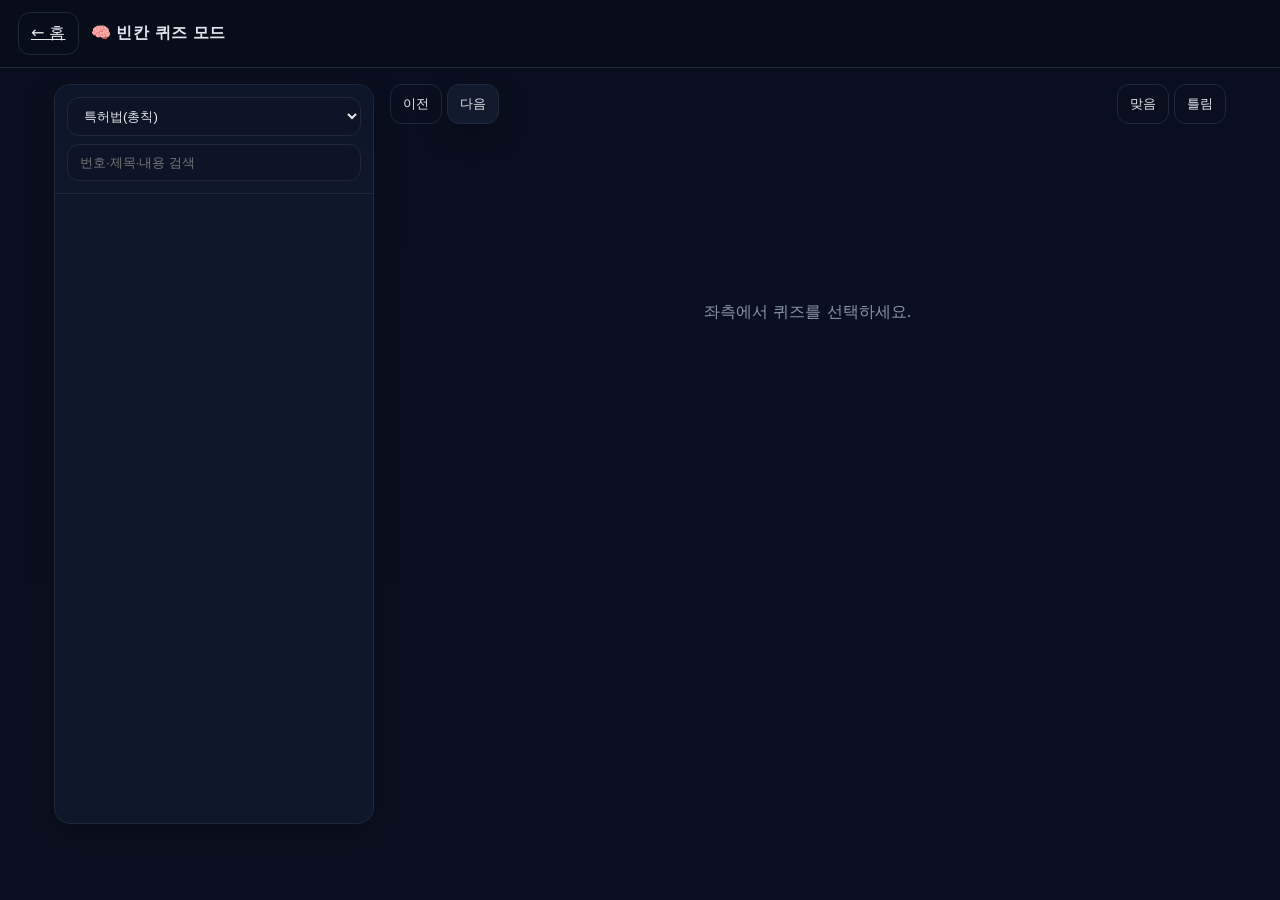
==== quiz.html @ bbbfde91 "Add files via upload" ====
<!doctype html>
<html lang="ko">
<head>
  <meta charset="utf-8">
  <meta name="viewport" content="width=device-width, initial-scale=1">
  <title>빈칸 퀴즈 모드</title>
  <link rel="stylesheet" href="./styles.css?v=1">
</head>
<body>
  <header class="topbar">
    <a href="./index.html" class="btn ghost">← 홈</a>
    <div class="brand">🧠 빈칸 퀴즈 모드</div>
  </header>

  <main class="wrap screen">
    <aside class="sidebar">
      <div class="side-header">
        <select id="lawSelectQuiz" class="input">
          <option value="patent" selected>특허법(총칙)</option>
        </select>
        <input id="searchQuiz" class="input" placeholder="번호·제목·내용 검색">
      </div>
      <div id="tocQuiz" class="toc"></div>
    </aside>

    <section class="content">
      <div class="content-header">
        <div class="row gap">
          <button id="prevQuiz" class="btn ghost">이전</button>
          <button id="nextQuiz" class="btn">다음</button>
        </div>
        <div class="row gap">
          <button id="markCorrect" class="btn ghost">맞음</button>
          <button id="markWrong" class="btn ghost">틀림</button>
          <span id="stats" class="muted"></span>
        </div>
      </div>
      <article id="viewerQuiz" class="viewer" hidden>
        <h1 id="titleQuiz">제0조 제목</h1>
        <div id="bodyQuiz" class="body"></div>
      </article>
      <div id="emptyQuiz" class="empty">좌측에서 퀴즈를 선택하세요.</div>
    </section>
  </main>

  <script src="./common.js?v=1"></script>
  <script src="./quiz.js?v=1"></script>
</body>
</html>
---- styles.css ----
:root{
  --bg:#0b1020; --card:#0f172a; --line:#1e293b; --fg:#e5e7eb; --muted:#94a3b8;
  --accent:#60a5fa; --ok:#22c55e; --warn:#f59e0b; --shadow:0 10px 30px rgba(0,0,0,.25);
}
*{box-sizing:border-box}
html,body{height:100%}
body{margin:0;background:linear-gradient(180deg,#0a0f1f 0%, #0b1020 100%);color:var(--fg);font-family:system-ui,-apple-system,Segoe UI,Roboto,Noto Sans KR,sans-serif;-webkit-font-smoothing:antialiased}
.topbar{position:sticky;top:0;z-index:10;display:flex;align-items:center;gap:12px;padding:12px 18px;border-bottom:1px solid var(--line);backdrop-filter:blur(8px);background:rgba(8,12,24,.6)}
.brand{font-weight:800;letter-spacing:.2px}
.btn{background:#121a2d;border:1px solid var(--line);color:var(--fg);padding:10px 12px;border-radius:12px;cursor:pointer;box-shadow:var(--shadow)}
.btn.ghost{background:transparent;box-shadow:none}
.input{background:#0c1426;border:1px solid var(--line);color:var(--fg);padding:10px 12px;border-radius:12px}
.wrap{max-width:1200px;margin:16px auto;padding:0 14px}
.screen{display:grid;grid-template-columns:320px 1fr;gap:16px}
.home{max-width:640px;margin:10vh auto;padding:0 14px;text-align:center}
.grid2{display:grid;grid-template-columns:repeat(2,minmax(240px,1fr));gap:16px;margin-top:20px}
.card{display:grid;place-items:center;background:var(--card);border:1px solid var(--line);border-radius:16px;padding:24px;box-shadow:var(--shadow);text-decoration:none;color:var(--fg)}
.card.big{font-size:20px}
.sidebar{background:var(--card);border:1px solid var(--line);border-radius:16px;overflow:hidden;box-shadow:var(--shadow);height:calc(100vh - 160px);position:sticky;top:88px;display:flex;flex-direction:column}
.side-header{padding:12px;display:grid;gap:8px;border-bottom:1px solid var(--line);background:linear-gradient(180deg,#0d1529 0,#0f172a 100%)}
.toc{padding:6px;overflow:auto}
.toc-item{display:flex;align-items:center;justify-content:space-between;gap:8px;padding:10px;border-radius:12px;border:1px solid transparent;cursor:pointer}
.toc-item:hover{background:#0c1426;border-color:#132036}
.content{min-height:60vh}
.content-header{display:flex;align-items:center;justify-content:space-between;margin-bottom:8px}
.content .empty{display:grid;place-items:center;height:40vh;color:var(--muted);opacity:.9}
.viewer{background:var(--card);border:1px solid var(--line);border-radius:16px;box-shadow:var(--shadow);padding:18px}
.body{line-height:1.8;font-size:16px;color:#e2e8f0}
/* Remove highlight visuals completely */
.hl, .hl-blue, .hl-green, .hl-yellow, .hl-red { background: transparent !important; box-shadow: none !important; padding: 0 !important; }
.body b{background:rgba(96,165,250,.18);padding:0 2px;border-radius:6px}
.note-area{margin-top:14px;border-top:1px dashed var(--line);padding-top:12px}
.textarea{width:100%;min-height:110px;background:#0c1426;border:1px solid var(--line);color:var(--fg);border-radius:12px;padding:10px}
.note-row{display:flex;align-items:center;gap:8px;margin-top:8px}
.muted{color:var(--muted)}
@media (max-width:980px){.screen{grid-template-columns:1fr} .sidebar{position:static;height:auto} .grid2{grid-template-columns:1fr}}
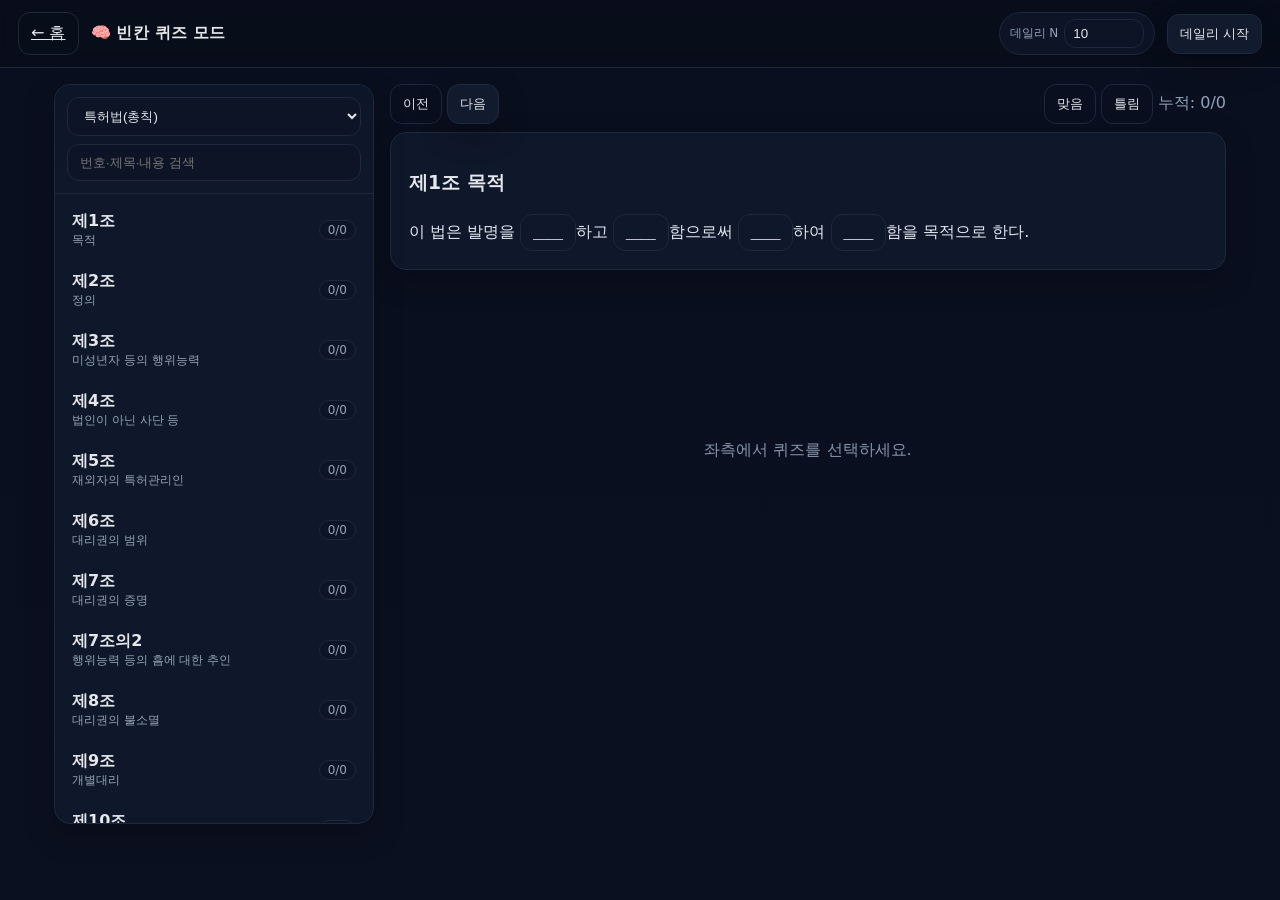
==== commit edd330a2: "Add files via upload" ====
--- a/quiz.html
+++ b/quiz.html
@@ -4,12 +4,17 @@
   <meta charset="utf-8">
   <meta name="viewport" content="width=device-width, initial-scale=1">
   <title>빈칸 퀴즈 모드</title>
-  <link rel="stylesheet" href="./styles.css?v=1">
+  <link rel="stylesheet" href="./styles.css?v=2">
 </head>
 <body>
   <header class="topbar">
     <a href="./index.html" class="btn ghost">← 홈</a>
     <div class="brand">🧠 빈칸 퀴즈 모드</div>
+    <div class="spacer"></div>
+    <label class="chip">데일리 N
+      <input type="number" id="dailyN" class="input input-compact" min="1" value="10" style="width:80px">
+    </label>
+    <button id="startDaily" class="btn">데일리 시작</button>
   </header>
 
   <main class="wrap screen">
@@ -43,7 +48,7 @@
     </section>
   </main>
 
-  <script src="./common.js?v=1"></script>
-  <script src="./quiz.js?v=1"></script>
+  <script type="module" src="./common.js?v=2"></script>
+  <script type="module" src="./quiz.js?v=2"></script>
 </body>
 </html>
--- a/styles.css
+++ b/styles.css
@@ -10,6 +10,8 @@
 .btn{background:#121a2d;border:1px solid var(--line);color:var(--fg);padding:10px 12px;border-radius:12px;cursor:pointer;box-shadow:var(--shadow)}
 .btn.ghost{background:transparent;box-shadow:none}
 .input{background:#0c1426;border:1px solid var(--line);color:var(--fg);padding:10px 12px;border-radius:12px}
+.input-compact{padding:6px 8px}
+.chip{display:flex;align-items:center;gap:6px;background:#0c1426;border:1px solid var(--line);border-radius:999px;padding:6px 10px;font-size:12px;color:var(--muted)}
 .wrap{max-width:1200px;margin:16px auto;padding:0 14px}
 .screen{display:grid;grid-template-columns:320px 1fr;gap:16px}
 .home{max-width:640px;margin:10vh auto;padding:0 14px;text-align:center}
@@ -25,12 +27,18 @@
 .content-header{display:flex;align-items:center;justify-content:space-between;margin-bottom:8px}
 .content .empty{display:grid;place-items:center;height:40vh;color:var(--muted);opacity:.9}
 .viewer{background:var(--card);border:1px solid var(--line);border-radius:16px;box-shadow:var(--shadow);padding:18px}
+.article-head{display:flex;align-items:flex-start;justify-content:space-between;gap:12px;border-bottom:1px solid var(--line);padding-bottom:12px;margin-bottom:12px}
+.title h1{margin:0 0 6px 0;font-size:20px;line-height:1.3}
+.meta{display:flex;gap:8px;align-items:center}
+.actions{display:flex;gap:8px;align-items:center}
 .body{line-height:1.8;font-size:16px;color:#e2e8f0}
-/* Remove highlight visuals completely */
 .hl, .hl-blue, .hl-green, .hl-yellow, .hl-red { background: transparent !important; box-shadow: none !important; padding: 0 !important; }
 .body b{background:rgba(96,165,250,.18);padding:0 2px;border-radius:6px}
 .note-area{margin-top:14px;border-top:1px dashed var(--line);padding-top:12px}
 .textarea{width:100%;min-height:110px;background:#0c1426;border:1px solid var(--line);color:var(--fg);border-radius:12px;padding:10px}
 .note-row{display:flex;align-items:center;gap:8px;margin-top:8px}
 .muted{color:var(--muted)}
+.stars{color:#fbbf24;letter-spacing:1px}
+.badge{display:inline-flex;align-items:center;gap:6px;background:#0c1426;border:1px solid var(--line);color:var(--muted);border-radius:999px;padding:2px 8px;font-size:12px}
+.spacer{flex:1}
 @media (max-width:980px){.screen{grid-template-columns:1fr} .sidebar{position:static;height:auto} .grid2{grid-template-columns:1fr}}
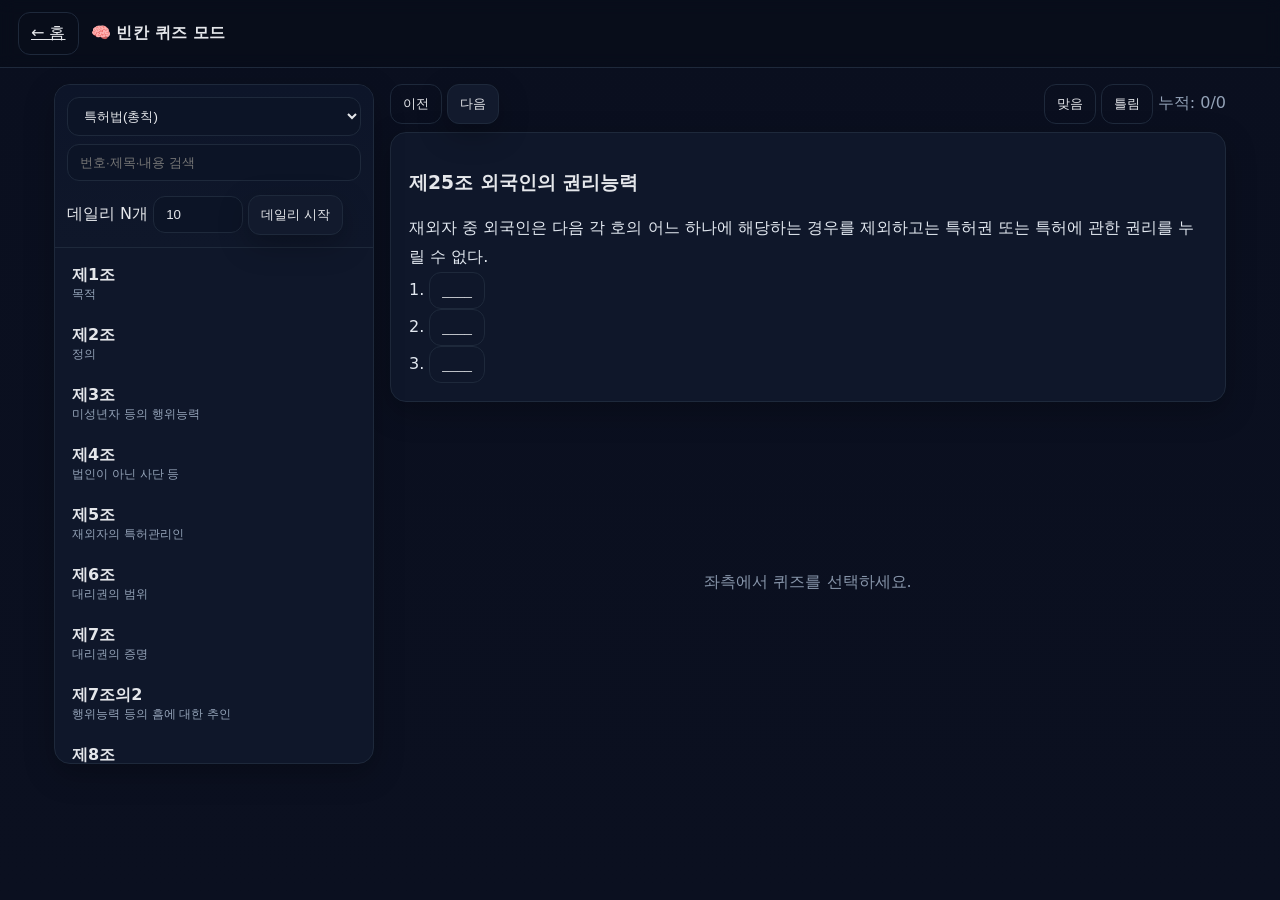
==== commit 9ca47575: "Add files via upload" ====
--- a/quiz.html
+++ b/quiz.html
@@ -10,11 +10,6 @@
   <header class="topbar">
     <a href="./index.html" class="btn ghost">← 홈</a>
     <div class="brand">🧠 빈칸 퀴즈 모드</div>
-    <div class="spacer"></div>
-    <label class="chip">데일리 N
-      <input type="number" id="dailyN" class="input input-compact" min="1" value="10" style="width:80px">
-    </label>
-    <button id="startDaily" class="btn">데일리 시작</button>
   </header>
 
   <main class="wrap screen">
@@ -24,6 +19,14 @@
           <option value="patent" selected>특허법(총칙)</option>
         </select>
         <input id="searchQuiz" class="input" placeholder="번호·제목·내용 검색">
+        <div class="row gap" style="margin-top:6px">
+          <label class="row gap" style="align-items:center">
+            <span>데일리 N개</span>
+            <input id="dailyCount" class="input" type="number" min="1" value="10" style="width:90px">
+          </label>
+          <button id="startDaily" class="btn">데일리 시작</button>
+          <span id="dailyInfo" class="muted"></span>
+        </div>
       </div>
       <div id="tocQuiz" class="toc"></div>
     </aside>
@@ -48,7 +51,7 @@
     </section>
   </main>
 
-  <script type="module" src="./common.js?v=2"></script>
-  <script type="module" src="./quiz.js?v=2"></script>
+  <script src="./common.js?v=2"></script>
+  <script src="./quiz.js?v=2"></script>
 </body>
 </html>
--- a/styles.css
+++ b/styles.css
@@ -10,15 +10,13 @@
 .btn{background:#121a2d;border:1px solid var(--line);color:var(--fg);padding:10px 12px;border-radius:12px;cursor:pointer;box-shadow:var(--shadow)}
 .btn.ghost{background:transparent;box-shadow:none}
 .input{background:#0c1426;border:1px solid var(--line);color:var(--fg);padding:10px 12px;border-radius:12px}
-.input-compact{padding:6px 8px}
-.chip{display:flex;align-items:center;gap:6px;background:#0c1426;border:1px solid var(--line);border-radius:999px;padding:6px 10px;font-size:12px;color:var(--muted)}
 .wrap{max-width:1200px;margin:16px auto;padding:0 14px}
 .screen{display:grid;grid-template-columns:320px 1fr;gap:16px}
 .home{max-width:640px;margin:10vh auto;padding:0 14px;text-align:center}
 .grid2{display:grid;grid-template-columns:repeat(2,minmax(240px,1fr));gap:16px;margin-top:20px}
 .card{display:grid;place-items:center;background:var(--card);border:1px solid var(--line);border-radius:16px;padding:24px;box-shadow:var(--shadow);text-decoration:none;color:var(--fg)}
 .card.big{font-size:20px}
-.sidebar{background:var(--card);border:1px solid var(--line);border-radius:16px;overflow:hidden;box-shadow:var(--shadow);height:calc(100vh - 160px);position:sticky;top:88px;display:flex;flex-direction:column}
+.sidebar{background:var(--card);border:1px solid var(--line);border-radius:16px;overflow:hidden;box-shadow:var(--shadow);height:calc(100vh - 220px);position:sticky;top:88px;display:flex;flex-direction:column}
 .side-header{padding:12px;display:grid;gap:8px;border-bottom:1px solid var(--line);background:linear-gradient(180deg,#0d1529 0,#0f172a 100%)}
 .toc{padding:6px;overflow:auto}
 .toc-item{display:flex;align-items:center;justify-content:space-between;gap:8px;padding:10px;border-radius:12px;border:1px solid transparent;cursor:pointer}
@@ -27,18 +25,9 @@
 .content-header{display:flex;align-items:center;justify-content:space-between;margin-bottom:8px}
 .content .empty{display:grid;place-items:center;height:40vh;color:var(--muted);opacity:.9}
 .viewer{background:var(--card);border:1px solid var(--line);border-radius:16px;box-shadow:var(--shadow);padding:18px}
-.article-head{display:flex;align-items:flex-start;justify-content:space-between;gap:12px;border-bottom:1px solid var(--line);padding-bottom:12px;margin-bottom:12px}
-.title h1{margin:0 0 6px 0;font-size:20px;line-height:1.3}
-.meta{display:flex;gap:8px;align-items:center}
-.actions{display:flex;gap:8px;align-items:center}
 .body{line-height:1.8;font-size:16px;color:#e2e8f0}
+/* Remove highlight visuals completely (visual only) */
 .hl, .hl-blue, .hl-green, .hl-yellow, .hl-red { background: transparent !important; box-shadow: none !important; padding: 0 !important; }
 .body b{background:rgba(96,165,250,.18);padding:0 2px;border-radius:6px}
-.note-area{margin-top:14px;border-top:1px dashed var(--line);padding-top:12px}
-.textarea{width:100%;min-height:110px;background:#0c1426;border:1px solid var(--line);color:var(--fg);border-radius:12px;padding:10px}
-.note-row{display:flex;align-items:center;gap:8px;margin-top:8px}
 .muted{color:var(--muted)}
-.stars{color:#fbbf24;letter-spacing:1px}
-.badge{display:inline-flex;align-items:center;gap:6px;background:#0c1426;border:1px solid var(--line);color:var(--muted);border-radius:999px;padding:2px 8px;font-size:12px}
-.spacer{flex:1}
 @media (max-width:980px){.screen{grid-template-columns:1fr} .sidebar{position:static;height:auto} .grid2{grid-template-columns:1fr}}
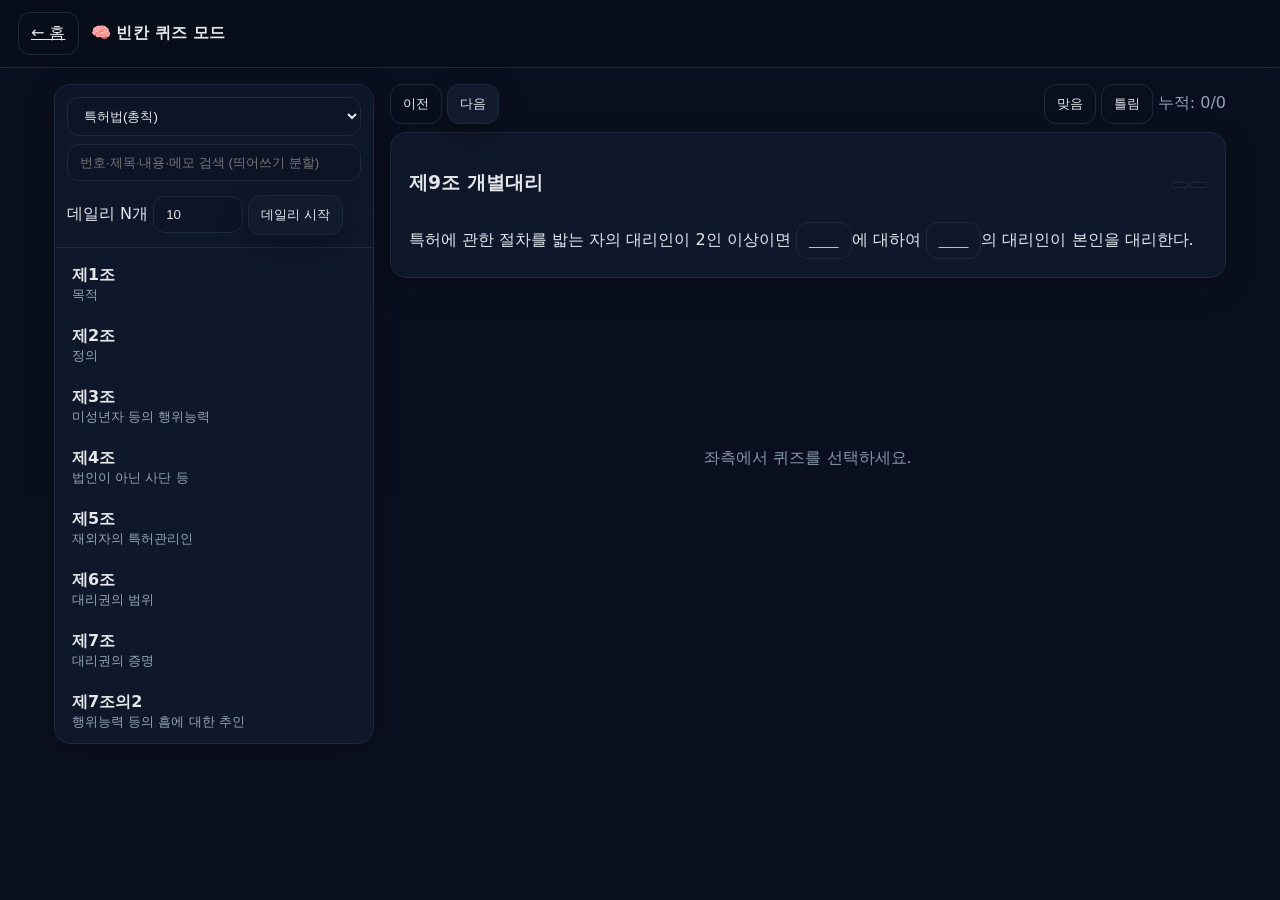
==== commit 92916729: "Add files via upload" ====
--- a/quiz.html
+++ b/quiz.html
@@ -4,7 +4,7 @@
   <meta charset="utf-8">
   <meta name="viewport" content="width=device-width, initial-scale=1">
   <title>빈칸 퀴즈 모드</title>
-  <link rel="stylesheet" href="./styles.css?v=2">
+  <link rel="stylesheet" href="./styles.css?v=4">
 </head>
 <body>
   <header class="topbar">
@@ -18,7 +18,7 @@
         <select id="lawSelectQuiz" class="input">
           <option value="patent" selected>특허법(총칙)</option>
         </select>
-        <input id="searchQuiz" class="input" placeholder="번호·제목·내용 검색">
+        <input id="searchQuiz" class="input" placeholder="번호·제목·내용·메모 검색 (띄어쓰기 분할)">
         <div class="row gap" style="margin-top:6px">
           <label class="row gap" style="align-items:center">
             <span>데일리 N개</span>
@@ -44,14 +44,17 @@
         </div>
       </div>
       <article id="viewerQuiz" class="viewer" hidden>
-        <h1 id="titleQuiz">제0조 제목</h1>
+        <div class="article-head">
+          <h1 id="titleQuiz">제0조 제목</h1>
+          <div class="row gap"><span id="quizStarBadge" class="badge"></span><span id="quizBmBadge" class="badge"></span></div>
+        </div>
         <div id="bodyQuiz" class="body"></div>
       </article>
       <div id="emptyQuiz" class="empty">좌측에서 퀴즈를 선택하세요.</div>
     </section>
   </main>
 
-  <script src="./common.js?v=2"></script>
-  <script src="./quiz.js?v=2"></script>
+  <script src="./common.js?v=4"></script>
+  <script src="./quiz.js?v=4"></script>
 </body>
 </html>
--- a/styles.css
+++ b/styles.css
@@ -10,24 +10,36 @@
 .btn{background:#121a2d;border:1px solid var(--line);color:var(--fg);padding:10px 12px;border-radius:12px;cursor:pointer;box-shadow:var(--shadow)}
 .btn.ghost{background:transparent;box-shadow:none}
 .input{background:#0c1426;border:1px solid var(--line);color:var(--fg);padding:10px 12px;border-radius:12px}
+.input-compact{padding:6px 8px}
 .wrap{max-width:1200px;margin:16px auto;padding:0 14px}
 .screen{display:grid;grid-template-columns:320px 1fr;gap:16px}
 .home{max-width:640px;margin:10vh auto;padding:0 14px;text-align:center}
 .grid2{display:grid;grid-template-columns:repeat(2,minmax(240px,1fr));gap:16px;margin-top:20px}
 .card{display:grid;place-items:center;background:var(--card);border:1px solid var(--line);border-radius:16px;padding:24px;box-shadow:var(--shadow);text-decoration:none;color:var(--fg)}
 .card.big{font-size:20px}
-.sidebar{background:var(--card);border:1px solid var(--line);border-radius:16px;overflow:hidden;box-shadow:var(--shadow);height:calc(100vh - 220px);position:sticky;top:88px;display:flex;flex-direction:column}
+.sidebar{background:var(--card);border:1px solid var(--line);border-radius:16px;overflow:hidden;box-shadow:var(--shadow);height:calc(100vh - 240px);position:sticky;top:88px;display:flex;flex-direction:column}
 .side-header{padding:12px;display:grid;gap:8px;border-bottom:1px solid var(--line);background:linear-gradient(180deg,#0d1529 0,#0f172a 100%)}
+.filters{display:flex;gap:6px;flex-wrap:wrap}
+.chip{display:flex;align-items:center;gap:6px;background:#0c1426;border:1px solid var(--line);border-radius:999px;padding:6px 10px;font-size:12px;color:var(--muted)}
 .toc{padding:6px;overflow:auto}
 .toc-item{display:flex;align-items:center;justify-content:space-between;gap:8px;padding:10px;border-radius:12px;border:1px solid transparent;cursor:pointer}
 .toc-item:hover{background:#0c1426;border-color:#132036}
+.toc-title{display:flex;flex-direction:column}
+.toc-title small{color:var(--muted)}
+.badge{display:inline-flex;align-items:center;gap:6px;background:#0c1426;border:1px solid var(--line);color:#a6b3c7;border-radius:999px;padding:2px 8px;font-size:12px}
+.stars{color:#fbbf24;letter-spacing:1px}
 .content{min-height:60vh}
 .content-header{display:flex;align-items:center;justify-content:space-between;margin-bottom:8px}
 .content .empty{display:grid;place-items:center;height:40vh;color:var(--muted);opacity:.9}
 .viewer{background:var(--card);border:1px solid var(--line);border-radius:16px;box-shadow:var(--shadow);padding:18px}
+.article-head{display:flex;align-items:center;justify-content:space-between;margin-bottom:8px}
 .body{line-height:1.8;font-size:16px;color:#e2e8f0}
-/* Remove highlight visuals completely (visual only) */
+/* Visual highlight removal */
 .hl, .hl-blue, .hl-green, .hl-yellow, .hl-red { background: transparent !important; box-shadow: none !important; padding: 0 !important; }
 .body b{background:rgba(96,165,250,.18);padding:0 2px;border-radius:6px}
+.note-area{margin-top:14px;border-top:1px dashed var(--line);padding-top:8px}
+.note-toolbar{display:flex;align-items:center;gap:8px;margin-bottom:6px}
+.textarea{width:100%;min-height:110px;background:#0c1426;border:1px solid var(--line);color:var(--fg);border-radius:12px;padding:10px;resize:none}
 .muted{color:var(--muted)}
+.spacer{flex:1}
 @media (max-width:980px){.screen{grid-template-columns:1fr} .sidebar{position:static;height:auto} .grid2{grid-template-columns:1fr}}
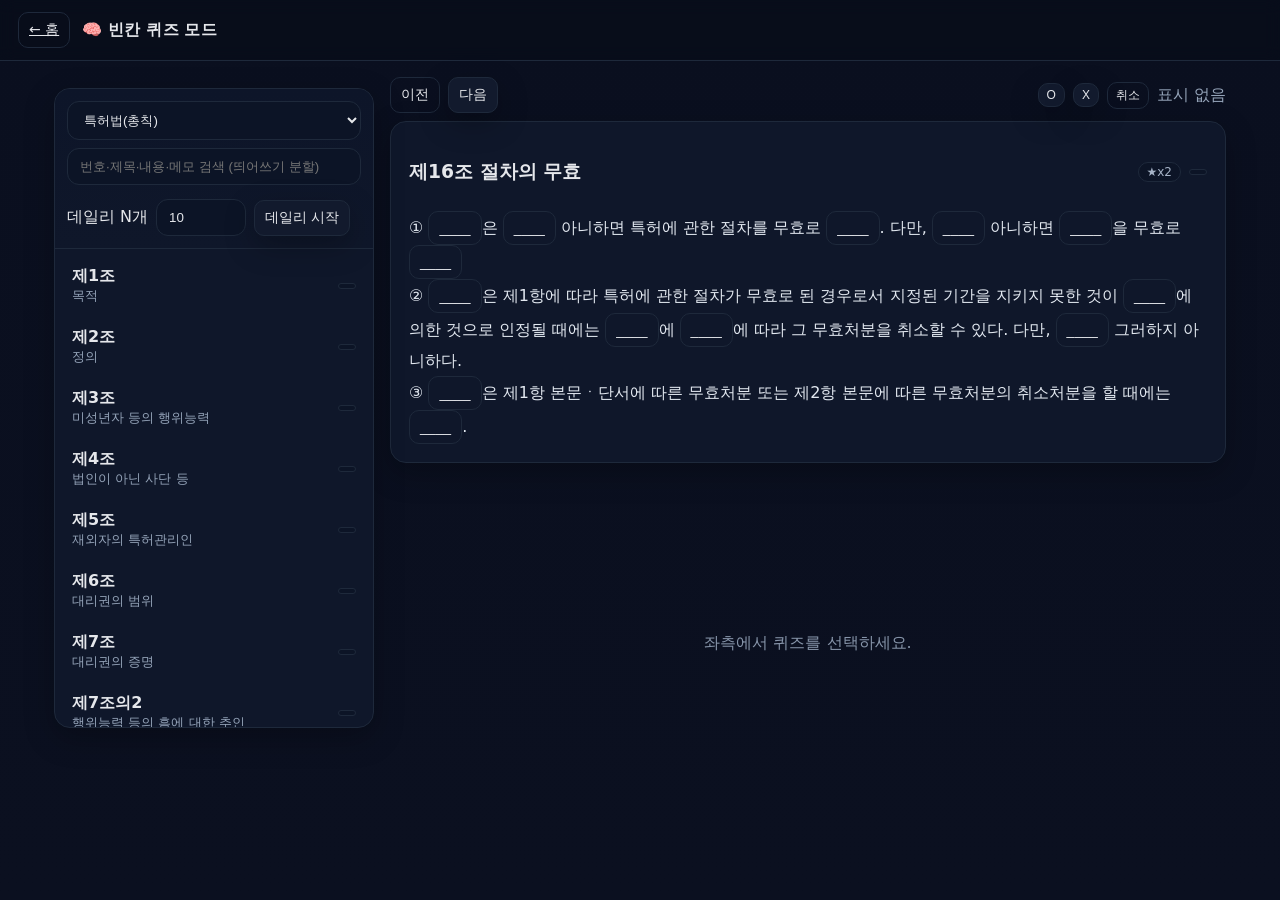
==== commit 0d5a6b89: "Add files via upload" ====
--- a/quiz.html
+++ b/quiz.html
@@ -4,7 +4,7 @@
   <meta charset="utf-8">
   <meta name="viewport" content="width=device-width, initial-scale=1">
   <title>빈칸 퀴즈 모드</title>
-  <link rel="stylesheet" href="./styles.css?v=4">
+  <link rel="stylesheet" href="./styles.css?v=6">
 </head>
 <body>
   <header class="topbar">
@@ -38,8 +38,9 @@
           <button id="nextQuiz" class="btn">다음</button>
         </div>
         <div class="row gap">
-          <button id="markCorrect" class="btn ghost">맞음</button>
-          <button id="markWrong" class="btn ghost">틀림</button>
+          <button id="markOQuiz" class="btn small">O</button>
+          <button id="markXQuiz" class="btn small">X</button>
+          <button id="markClearQuiz" class="btn small ghost">취소</button>
           <span id="stats" class="muted"></span>
         </div>
       </div>
@@ -54,7 +55,7 @@
     </section>
   </main>
 
-  <script src="./common.js?v=4"></script>
-  <script src="./quiz.js?v=4"></script>
+  <script src="./common.js?v=6"></script>
+  <script src="./quiz.js?v=6"></script>
 </body>
 </html>
--- a/styles.css
+++ b/styles.css
@@ -7,8 +7,9 @@
 body{margin:0;background:linear-gradient(180deg,#0a0f1f 0%, #0b1020 100%);color:var(--fg);font-family:system-ui,-apple-system,Segoe UI,Roboto,Noto Sans KR,sans-serif;-webkit-font-smoothing:antialiased}
 .topbar{position:sticky;top:0;z-index:10;display:flex;align-items:center;gap:12px;padding:12px 18px;border-bottom:1px solid var(--line);backdrop-filter:blur(8px);background:rgba(8,12,24,.6)}
 .brand{font-weight:800;letter-spacing:.2px}
-.btn{background:#121a2d;border:1px solid var(--line);color:var(--fg);padding:10px 12px;border-radius:12px;cursor:pointer;box-shadow:var(--shadow)}
+.btn{background:#121a2d;border:1px solid var(--line);color:var(--fg);padding:8px 10px;border-radius:10px;cursor:pointer;box-shadow:var(--shadow);font-size:14px}
 .btn.ghost{background:transparent;box-shadow:none}
+.btn.small{padding:4px 8px;font-size:12px}
 .input{background:#0c1426;border:1px solid var(--line);color:var(--fg);padding:10px 12px;border-radius:12px}
 .input-compact{padding:6px 8px}
 .wrap{max-width:1200px;margin:16px auto;padding:0 14px}
@@ -17,7 +18,7 @@
 .grid2{display:grid;grid-template-columns:repeat(2,minmax(240px,1fr));gap:16px;margin-top:20px}
 .card{display:grid;place-items:center;background:var(--card);border:1px solid var(--line);border-radius:16px;padding:24px;box-shadow:var(--shadow);text-decoration:none;color:var(--fg)}
 .card.big{font-size:20px}
-.sidebar{background:var(--card);border:1px solid var(--line);border-radius:16px;overflow:hidden;box-shadow:var(--shadow);height:calc(100vh - 240px);position:sticky;top:88px;display:flex;flex-direction:column}
+.sidebar{background:var(--card);border:1px solid var(--line);border-radius:16px;overflow:hidden;box-shadow:var(--shadow);height:calc(100vh - 260px);position:sticky;top:88px;display:flex;flex-direction:column}
 .side-header{padding:12px;display:grid;gap:8px;border-bottom:1px solid var(--line);background:linear-gradient(180deg,#0d1529 0,#0f172a 100%)}
 .filters{display:flex;gap:6px;flex-wrap:wrap}
 .chip{display:flex;align-items:center;gap:6px;background:#0c1426;border:1px solid var(--line);border-radius:999px;padding:6px 10px;font-size:12px;color:var(--muted)}
@@ -27,14 +28,16 @@
 .toc-title{display:flex;flex-direction:column}
 .toc-title small{color:var(--muted)}
 .badge{display:inline-flex;align-items:center;gap:6px;background:#0c1426;border:1px solid var(--line);color:#a6b3c7;border-radius:999px;padding:2px 8px;font-size:12px}
+.badge.result{font-weight:700}
+.badge.O{color:#16a34a;border-color:#16a34a26;background:#16a34a1a}
+.badge.X{color:#ef4444;border-color:#ef444426;background:#ef44441a}
 .stars{color:#fbbf24;letter-spacing:1px}
 .content{min-height:60vh}
 .content-header{display:flex;align-items:center;justify-content:space-between;margin-bottom:8px}
 .content .empty{display:grid;place-items:center;height:40vh;color:var(--muted);opacity:.9}
 .viewer{background:var(--card);border:1px solid var(--line);border-radius:16px;box-shadow:var(--shadow);padding:18px}
-.article-head{display:flex;align-items:center;justify-content:space-between;margin-bottom:8px}
+.article-head{display:flex;align-items:center;justify-content:space-between;margin-bottom:8px;gap:8px;flex-wrap:wrap}
 .body{line-height:1.8;font-size:16px;color:#e2e8f0}
-/* Visual highlight removal */
 .hl, .hl-blue, .hl-green, .hl-yellow, .hl-red { background: transparent !important; box-shadow: none !important; padding: 0 !important; }
 .body b{background:rgba(96,165,250,.18);padding:0 2px;border-radius:6px}
 .note-area{margin-top:14px;border-top:1px dashed var(--line);padding-top:8px}
@@ -42,4 +45,6 @@
 .textarea{width:100%;min-height:110px;background:#0c1426;border:1px solid var(--line);color:var(--fg);border-radius:12px;padding:10px;resize:none}
 .muted{color:var(--muted)}
 .spacer{flex:1}
+.row{display:flex;align-items:center}
+.gap{gap:8px}
 @media (max-width:980px){.screen{grid-template-columns:1fr} .sidebar{position:static;height:auto} .grid2{grid-template-columns:1fr}}
